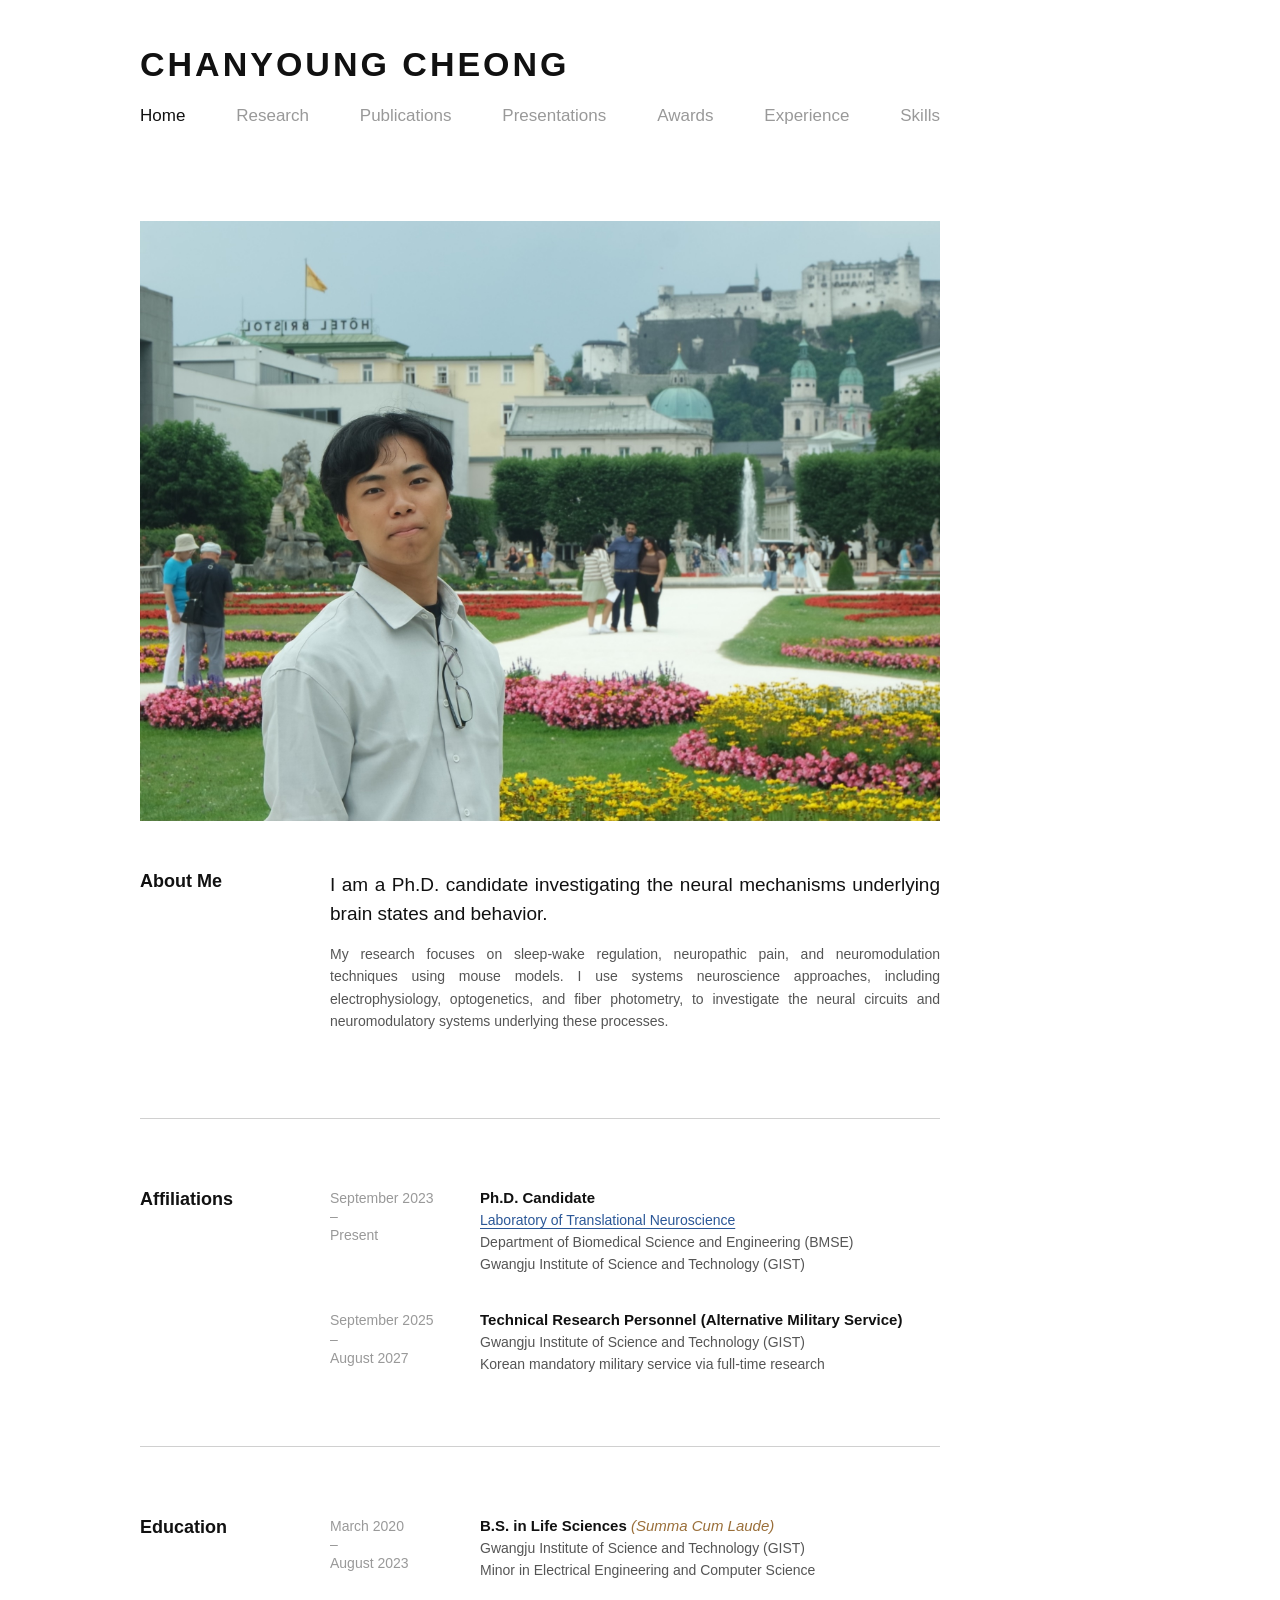
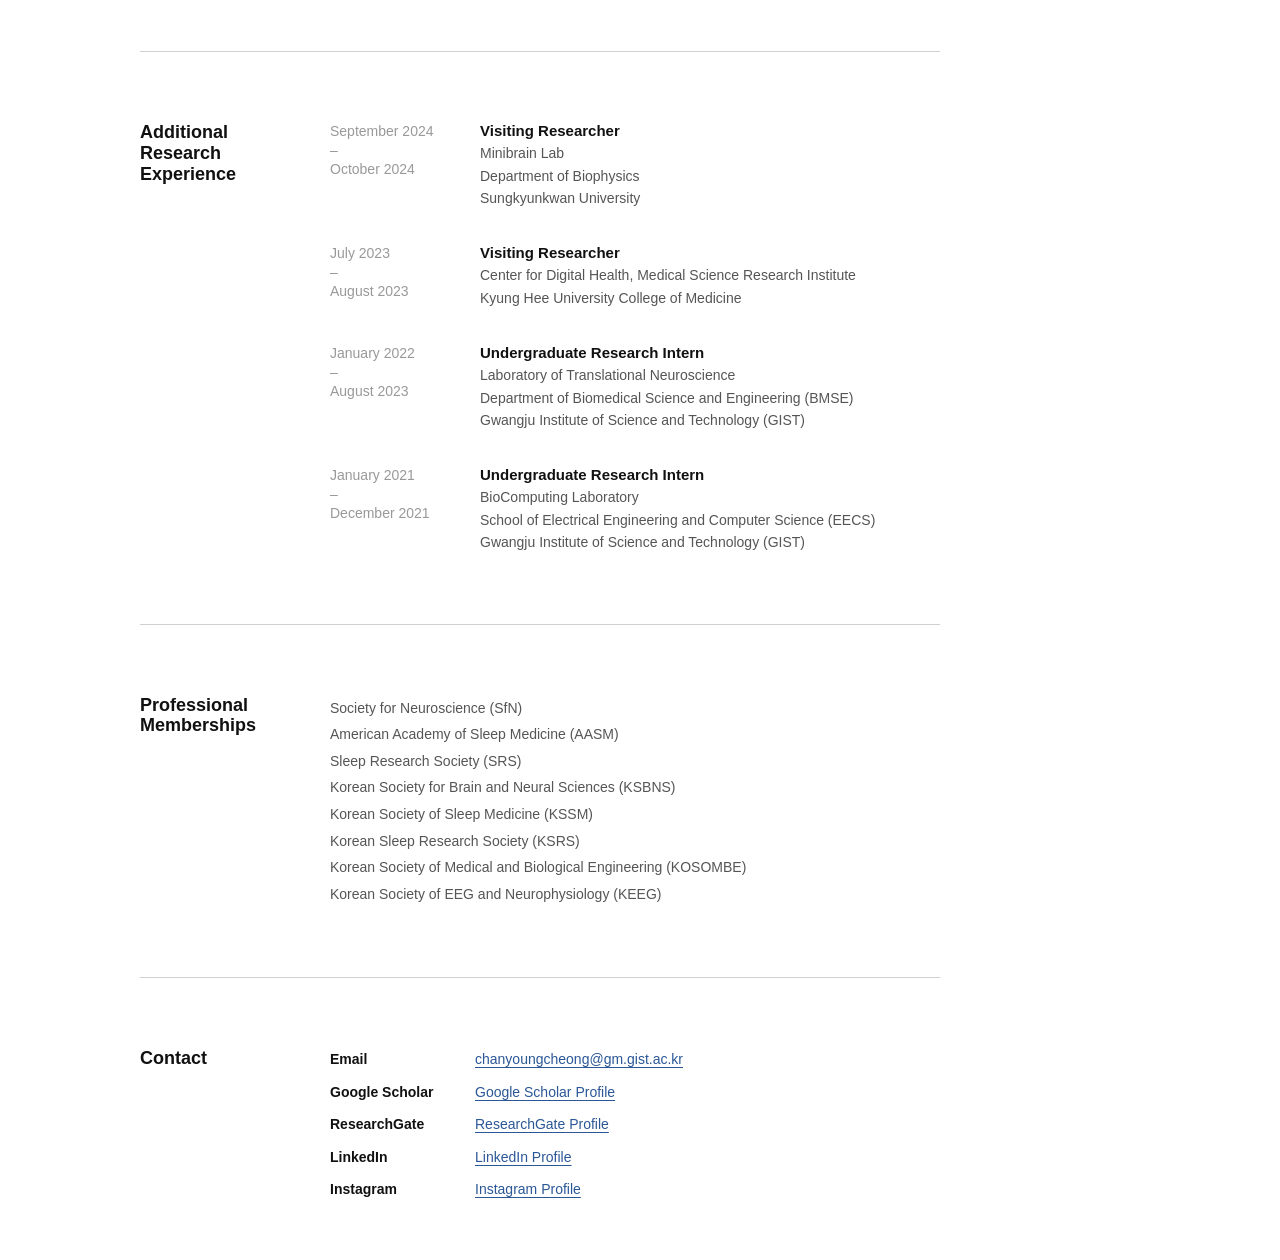
==== index.html @ 3238767c "Update stylesheet version and remove link text" ====
<!DOCTYPE html>
<html lang="en">

<head>
    <meta charset="UTF-8">
    <meta name="color-scheme" content="light">
    <meta name="viewport" content="width=device-width, initial-scale=1.0">

    <title>Chanyoung Cheong</title>

    <link rel="stylesheet" href="css/style.css?v=6">
</head>

<body>

    <!-- =========================
         Navigation
    ========================== -->
    <header class="site-header">

        <div class="navbar">

            <a href="index.html" class="site-name">
                CHANYOUNG CHEONG
            </a>

            <nav class="nav-links">
                <a href="index.html" class="active">Home</a>
                <a href="research.html">Research</a>
                <a href="publications.html">Publications</a>
                <a href="presentations.html">Presentations</a>
                <a href="awards.html">Awards</a>
                <a href="experience.html">Experience</a>
                <a href="skills.html">Skills</a>
            </nav>

        </div>

    </header>


    <main>

        <!-- =========================
             Hero
        ========================== -->
        <section class="hero">

            <div class="hero-image">
                <img src="images/profile.jpg" alt="Chanyoung Cheong">
            </div>

        </section>


        <!-- =========================
             About Me
        ========================== -->
        <section class="content-section about-section">

            <div class="section-grid">

                <div class="section-title">
                    <h2>About Me</h2>
                </div>

                <div class="section-content">

                    <p class="lead">
                        I am a Ph.D. candidate investigating the neural mechanisms
                        underlying brain states and behavior.
                    </p>

                    <p>
                        My research focuses on sleep-wake regulation, neuropathic pain,
                        and neuromodulation techniques using mouse models. I use systems
                        neuroscience approaches, including electrophysiology,
                        optogenetics, and fiber photometry, to investigate the neural
                        circuits and neuromodulatory systems underlying these processes.
                    </p>

                </div>

            </div>

        </section>


        <!-- =========================
             Affiliations
        ========================== -->
        <section class="content-section">

            <div class="section-grid">

                <div class="section-title">
                    <h2>Affiliations</h2>
                </div>

                <div class="section-content">

                    <div class="timeline-item">

                        <div class="timeline-year">
                                September 2023<br>
                                –<br>
                                Present
                        </div>

                        <div>
                            <h3>Ph.D. Candidate</h3>
                            <p>
                                <a
                                    href="https://sites.google.com/view/tneurolab/"
                                    target="_blank"
                                    rel="noopener noreferrer"
                                    class="plain-link"
                                >
                                    Laboratory of Translational Neuroscience
                                </a>
                            </p>
                            <p>Department of Biomedical Science and Engineering (BMSE)</p>
                            <p>Gwangju Institute of Science and Technology (GIST)</p>
                        </div>

                    </div>

                    <div class="timeline-item">
        
                        <div class="timeline-year">
                            September 2025<br>
                            –<br>
                            August 2027
                        </div>
        
                        <div>
                            <h3>Technical Research Personnel <span style="white-space: nowrap;">(Alternative Military Service)</span></h3>
                            <p>Gwangju Institute of Science and Technology (GIST)</p>
                            <p>Korean mandatory military service via full-time research</p>
                        </div>
        
                    </div>
        
                </div>
        
            </div>
        
        </section>

        <!-- =========================
             Education
        ========================== -->
        <section class="content-section">

            <div class="section-grid">

                <div class="section-title">
                    <h2>Education</h2>
                </div>

                <div class="section-content">

                    <div class="timeline-item">

                        <div class="timeline-year">
                            March 2020<br>
                            –<br>
                            August 2023
                        </div>

                        <div>

                            <h3>
                                B.S. in Life Sciences
                                <span class="education-honor">(Summa Cum Laude)</span>
                            </h3>

                            <p>Gwangju Institute of Science and Technology (GIST)</p>
                            <p>Minor in Electrical Engineering and Computer Science</p>
                            
                        </div>

                    </div>

                </div>

            </div>

        </section>

        <!-- =========================
            Additional Research Experience
        ========================== -->
        <section class="content-section">

            <div class="section-grid">

                <div class="section-title">
                    <h2>Additional Research Experience</h2>
                </div>

                <div class="section-content">

                    <div class="timeline-item">

                        <div class="timeline-year">
                            September 2024<br>
                            –<br>
                            October 2024
                        </div>

                        <div>
                            <h3>Visiting Researcher</h3>
                            <p>Minibrain Lab</p>
                            <p>Department of Biophysics</p>
                            <p>Sungkyunkwan University</p>
                        </div>

                    </div>

                    <div class="timeline-item">

                        <div class="timeline-year">
                            July 2023<br>
                            –<br>
                            August 2023
                        </div>

                        <div>
                            <h3>Visiting Researcher</h3>
                            <p>Center for Digital Health, Medical Science Research Institute</p>
                            <p>Kyung Hee University College of Medicine</p>
                        </div>

                    </div>

                    <div class="timeline-item">

                        <div class="timeline-year">
                            January 2022<br>
                            –<br>
                            August 2023
                        </div>

                        <div>
                            <h3>Undergraduate Research Intern</h3>
                            <p>Laboratory of Translational Neuroscience</p>
                            <p>Department of Biomedical Science and Engineering (BMSE)</p>
                            <p>Gwangju Institute of Science and Technology (GIST)</p>
                        </div>

                    </div>

                    <div class="timeline-item">

                        <div class="timeline-year">
                            January 2021<br>
                            –<br>
                            December 2021
                        </div>

                        <div>
                            <h3>Undergraduate Research Intern</h3>
                            <p>BioComputing Laboratory</p>
                            <p>School of Electrical Engineering and Computer Science (EECS)</p>
                            <p>Gwangju Institute of Science and Technology (GIST)</p>
                        </div>

                    </div>

                </div>

            </div>

        </section>



        <!-- =========================
             Professional Memberships
        ========================== -->
        <section class="content-section">

            <div class="section-grid">

                <div class="section-title">
                    <h2>Professional Memberships</h2>
                </div>

                <div class="section-content">
                    <p class="membership-list">
                        Society for Neuroscience (SfN)<br>
                        American Academy of Sleep Medicine (AASM)<br>
                        Sleep Research Society (SRS)<br>
                        Korean Society for Brain and Neural Sciences (KSBNS)<br>
                        Korean Society of Sleep Medicine (KSSM)<br>
                        Korean Sleep Research Society (KSRS)<br>
                        Korean Society of Medical and Biological Engineering (KOSOMBE)<br>
                        Korean Society of EEG and Neurophysiology (KEEG)
                    </p>
                </div>

            </div>

        </section>


        <!-- =========================
             Contact
        ========================== -->
        <section class="content-section contact-section" id="contact">

            <div class="section-grid">

                <div class="section-title">
                    <h2>Contact</h2>
                </div>

                <div class="section-content">

                    <div class="contact-list">
                    
                        <div class="contact-item">
                            <span class="contact-label">Email</span>
                            <a href="mailto:chanyoungcheong@gm.gist.ac.kr">
                                chanyoungcheong@gm.gist.ac.kr
                            </a>
                        </div>
                    
                        <div class="contact-item">
                            <span class="contact-label">Google Scholar</span>
                            <a href="https://scholar.google.com/citations?hl=ko&user=I4vNsVYAAAAJ"
                            target="_blank"
                            rel="noopener noreferrer">
                                Google Scholar Profile
                            </a>
                        </div>
                    
                        <div class="contact-item">
                            <span class="contact-label">ResearchGate</span>
                            <a href="https://www.researchgate.net/profile/Chanyoung-Cheong"
                            target="_blank"
                            rel="noopener noreferrer">
                                ResearchGate Profile
                            </a>
                        </div>
                    
                        <div class="contact-item">
                            <span class="contact-label">LinkedIn</span>
                            <a href="https://www.linkedin.com/in/chanyoung-cheong-6243a830a/"
                            target="_blank"
                            rel="noopener noreferrer">
                                LinkedIn Profile
                            </a>
                        </div>
                    
                        <div class="contact-item">
                            <span class="contact-label">Instagram</span>
                            <a href="https://www.instagram.com/chanyoung_0704/"
                            target="_blank"
                            rel="noopener noreferrer">
                                Instagram Profile
                            </a>
                        </div>
                    
                    </div>

                </div>

            </div>

        </section>

    </main>

</body>

</html>
---- css/style.css ----
/* =========================
   RESET
========================= */

* {
    margin: 0;
    padding: 0;
    box-sizing: border-box;
}

html {
    scroll-behavior: smooth;
    background-color: #fff;
    color-scheme: light;
}

body {
    font-family: Arial, Helvetica, sans-serif;
    color: #111;
    background-color: #fff;
}

a {
    color: inherit;
    text-decoration: none;
}


/* =========================
   GLOBAL VARIABLES
========================= */

:root {
    --page-width: 800px;
    --layout-width: 1000px;

    --desktop-side-gap: 40px;
    --tablet-side-gap: 25px;
    --mobile-side-gap: 20px;

    --divider: #d0d0d0;
    --text-gray: #555;
    --muted-gray: #999;
}


/* =========================
   SHARED PAGE ALIGNMENT

   Home / Research / Publications
   all use exactly the same
   left and right boundaries.
========================= */

.navbar,
.hero,
.content-section,
.research-section,
.research-category,
.publication-category,
.publication-year-section,
.manuscript-section {
    width: min(
        var(--page-width),
        calc(100% - 80px)
    );

    margin-left: max(
        var(--desktop-side-gap),
        calc((100% - var(--layout-width)) / 2)
    );

    margin-right: 0;
}


/* =========================
   HEADER
========================= */

.site-header {
    width: 100%;
}

.navbar {
    padding: 45px 0;

    display: flex;
    flex-direction: column;
    align-items: stretch;

    gap: 22px;
}

.site-name {
    font-size: 34px;
    font-weight: 700;
    letter-spacing: 3px;

    white-space: nowrap;

    align-self: flex-start;
}

.nav-links {
    width: 100%;

    display: flex;
    align-items: center;
    justify-content: space-between;

    gap: 18px;
}

.nav-links a {
    font-size: 17px;
    color: var(--muted-gray);

    transition: color 0.2s ease;
}

.nav-links a:hover,
.nav-links a.active {
    color: #111;
}


/* =========================
   HOME HERO
========================= */

.hero {
    margin-top: 50px;
}

.hero-image {
    width: 100%;
}

.hero-image img {
    width: 100%;
    height: auto;

    display: block;
}

.hero + .content-section {
    padding-top: 50px;
}


/* =========================
   HOME CONTENT
========================= */

.content-section {
    padding: 70px 0;

    border-bottom: 1px solid var(--divider);
}

.section-grid {
    display: grid;

    /*
       150px title
       40px gap
       remaining width = content
    */
    grid-template-columns: 150px minmax(0, 1fr);

    gap: 40px;
}

.section-title h2 {
    font-size: 18px;
    font-weight: 600;
    line-height: 1.15;
}

.section-content {
    width: 100%;
    min-width: 0;
}

.section-content p {
    margin-bottom: 15px;

    font-size: 14px;
    line-height: 1.6;

    color: var(--text-gray);
}

.section-content .lead {
    font-size: 19px;
    line-height: 1.5;

    color: #111;
}

.plain-link {
    color: inherit;
    text-decoration: none;
}

.plain-link:hover {
    text-decoration: underline;
}

/* =========================
   ABOUT
========================= */

.about-section .section-content p,
.about-section .section-content .lead {
    text-align: justify;
}


/* =========================
   TIMELINE
   Affiliations / Education /
   Research Experience
========================= */

.timeline-item {
    display: grid;

    grid-template-columns: 125px minmax(0, 1fr);

    gap: 25px;

    margin-bottom: 35px;
}

.timeline-item:last-child {
    margin-bottom: 0;
}

.timeline-year {
    font-size: 14px;
    line-height: 1.35;

    color: var(--muted-gray);

    white-space: nowrap;
}

.timeline-item h3 {
    font-size: 15px;
    font-weight: 600;

    margin-bottom: 3px;
}

.timeline-item p {
    margin: 0;
}

.education-detail {
    margin-top: 8px !important;

    color: #777 !important;
}

.education-honor {
    font-style: italic;
    font-weight: 500;
    color: #9a6f3a;
}

/* =========================
   PROFESSIONAL MEMBERSHIPS
========================= */

.membership-list {
    list-style: none;
    padding: 0;
    margin: 0;
}

.membership-list li {
    font-size: 15px;
    line-height: 1.6;

    color: #111;
}

.section-content .membership-list {
    list-style: none;
    padding: 0;
    margin: 0;
    line-height: 1.9;
    font-size: 14px;
}


/* =========================
   CONTACT
========================= */

.contact-section {
    border-bottom: none;
    padding-bottom: 60px;
}

.contact-list {
    display: flex;
    flex-direction: column;

    gap: 10px;
}

.contact-item {
    display: grid;

    grid-template-columns: 120px minmax(0, 1fr);

    gap: 25px;

    font-size: 14px;
    line-height: 1.6;
}

.contact-label {
    color: #111;
    font-weight: 600;
}

.contact-item a {
    color: var(--text-gray);
}

.contact-item a:hover {
    color: #111;

    text-decoration: underline;
}


/* =========================
   RESEARCH PAGE
========================= */

.research-page {
    padding-bottom: 120px;
}

.research-section {
    padding: 70px 0;

    border-bottom: 1px solid var(--divider);
}

.research-section:last-child {
    border-bottom: none;
}

.research-text {
    display: grid;

    /*
       150px title
       55px gap
       remaining width = body

       This keeps the right boundary
       fixed at exactly 800px.
    */
    grid-template-columns: 150px minmax(0, 1fr);

    gap: 55px;

    margin-bottom: 40px;
}

.research-description {
    width: 100%;
    min-width: 0;
}

.research-description p {
    margin-bottom: 14px;

    font-size: 14px;
    line-height: 1.7;

    color: var(--text-gray);

    text-align: justify;
}

.research-description p:last-child {
    margin-bottom: 0;
}

.research-image {
    width: 100%;
}

.research-image img {
    width: 100%;
    height: auto;

    display: block;
}


/* Optional placeholder
   for unfinished research figures
*/

.research-image-placeholder {
    width: 100%;
    aspect-ratio: 16 / 7;

    background: #eee;

    display: flex;
    align-items: center;
    justify-content: center;

    font-size: 14px;
    color: var(--muted-gray);
}


/* =========================
   RESEARCH CATEGORY HEADINGS
========================= */

.research-category {
    padding-top: 55px;
    padding-bottom: 10px;
}

.research-category h1 {
    font-size: 22px;
    font-weight: 600;

    line-height: 1.2;

    letter-spacing: 0.2px;
}

.previous-research-category {
    margin-top: 30px;

    padding-top: 55px;
}


/* =========================
   PUBLICATIONS PAGE
========================= */

.publications-page {
    padding-bottom: 120px;
}


/* =========================
   PUBLICATION CATEGORY
   Peer-Reviewed Articles /
   Conference Abstracts
========================= */

.publication-category {
    padding-top: 55px;
    padding-bottom: 20px;
}

.publication-category h1 {
    font-size: 22px;
    font-weight: 600;

    line-height: 1.2;
}

.publication-note {
    margin-top: 6px;
    margin-bottom: 0;
    font-size: 14px;
    color: var(--muted-gray);
}

/* =========================
   PUBLICATION YEAR
========================= */

.publication-year-section {
    display: grid;

    /*
       Same geometry as Research:

       150px year
       55px gap
       remaining width = citations
    */
    grid-template-columns: 150px minmax(0, 1fr);

    gap: 55px;

    padding: 35px 0;

    border-bottom: 1px solid var(--divider);
}

.publication-year-section:last-child {
    border-bottom: none;
}

.publication-year h2 {
    font-size: 18px;
    font-weight: 600;

    line-height: 1.15;
}


/* =========================
   PUBLICATION ENTRIES
========================= */

.publication-list {
    min-width: 0;

    display: flex;
    flex-direction: column;

    gap: 18px;
}

.publications-content .publication-list {
    gap: 24px;
}

.publication-item {
    font-size: 14px;
    line-height: 1.7;

    color: var(--text-gray);
}

.publication-item strong {
    font-weight: 700;
}

.publication-item em {
    color: #111;
}


/* DOI / external links */

.publication-item a {
    color: inherit;
}

.publication-item a:hover {
    color: #111;

    text-decoration: underline;
}


/* =========================
   MANUSCRIPT SECTION
   Currently unused,
   but retained for future use
========================= */

.manuscript-section {
    padding: 35px 0 70px;

    border-bottom: 1px solid var(--divider);
}

.restricted-access-link {
    display: inline-block;

    margin-top: 18px;

    font-size: 14px;
    font-weight: 600;

    border-bottom: 1px solid #111;
}


/* =========================
   TABLET
========================= */

@media (max-width: 900px) {

    /*
       All major page elements
       remain perfectly aligned.
    */

    .navbar,
    .hero,
    .content-section,
    .research-section,
    .research-category,
    .publication-category,
    .publication-year-section,
    .manuscript-section {
        width: calc(100% - 50px);

        margin-left: var(--tablet-side-gap);
        margin-right: 0;
    }


    .nav-links {
        flex-wrap: wrap;

        justify-content: flex-start;

        gap: 15px 22px;
    }

}


/* =========================
   MOBILE
========================= */

@media (max-width: 700px) {

    /*
       Shared mobile alignment
    */

    .navbar,
    .hero,
    .content-section,
    .research-section,
    .research-category,
    .publication-category,
    .publication-year-section,
    .manuscript-section {
        width: calc(100% - 40px);

        margin-left: var(--mobile-side-gap);
        margin-right: 0;
    }


    /* Header */

    .navbar {
        padding: 30px 0;

        gap: 18px;
    }

    .site-name {
        font-size: 24px;

        letter-spacing: 2px;
    }

    .nav-links {
        justify-content: flex-start;

        gap: 12px 18px;
    }

    .nav-links a {
        font-size: 13px;
    }


    /* Hero */

    .hero {
        margin-top: 30px;
    }


    /* Content */

    .content-section,
    .research-section {
        padding: 55px 0;
    }


    /* Home / Research grids */

    .section-grid,
    .research-text {
        grid-template-columns: 1fr;

        gap: 25px;
    }

    .research-text {
        margin-bottom: 30px;
    }


    /* Timeline */

    .timeline-item {
        grid-template-columns: 1fr;

        gap: 8px;
    }

    .timeline-year {
        white-space: normal;
    }


    /* Text alignment */

    .about-section .section-content p,
    .about-section .section-content .lead,
    .research-description p {
        text-align: left;
    }


    /* Contact */

    .contact-item {
        grid-template-columns: 1fr;

        gap: 2px;
    }


    /* Research */

    .research-category h1 {
        font-size: 20px;
    }

    .research-image-placeholder {
        aspect-ratio: 4 / 3;
    }


    /* Publications */

    .publication-category h1 {
        font-size: 20px;
    }

    .publication-year-section {
        grid-template-columns: 1fr;

        gap: 18px;

        padding: 30px 0;
    }

}

/* =========================
   AWARDS
========================= */

.award-list {
    display: flex;
    flex-direction: column;
    gap: 30px;
}

.awards-page .content-section:last-child {
    border-bottom: none;
}

.award-item h3 {
    font-size: 15px;
    font-weight: 600;
    line-height: 1.4;

    margin-bottom: 4px;
}

.award-item p {
    margin: 0;

    font-size: 14px;
    line-height: 1.6;

    color: var(--text-gray);
}

.award-date {
    margin-top: 5px !important;

    color: var(--muted-gray) !important;
}

/* =========================
   SKILLS
========================= */

.skills-presentation-list {
    list-style: none;
    margin: 0;
    padding: 0;

    font-size: 14px;
    line-height: 1.7;

    color: var(--text-gray);
}

.skills-presentation-list li {
    margin-bottom: 18px;
}

.skills-presentation-list li:last-child {
    margin-bottom: 0;
}

.skills-presentation-list strong {
    font-weight: 600;
    color: #111;
}

/* =========================
   PRESENTATIONS
========================= */

.presentation-date {
    margin-top: 4px;
    color: var(--muted-gray);
}

.presentation-item .publication-item {
    margin: 0;
    font-size: 15px;
    line-height: 1.6;
}

.presentation-date {
    margin: 4px 0 0;
    font-size: 14px;
    line-height: 1.5;
    color: var(--muted-gray);
}


/* =========================
   Link style
========================= */
main a[href] {
    color: #2b5797;
    text-decoration: underline;
    text-underline-offset: 3px;
    text-decoration-thickness: 1px;
}

main a[href]:hover {
    color: #1a3a6b;
}
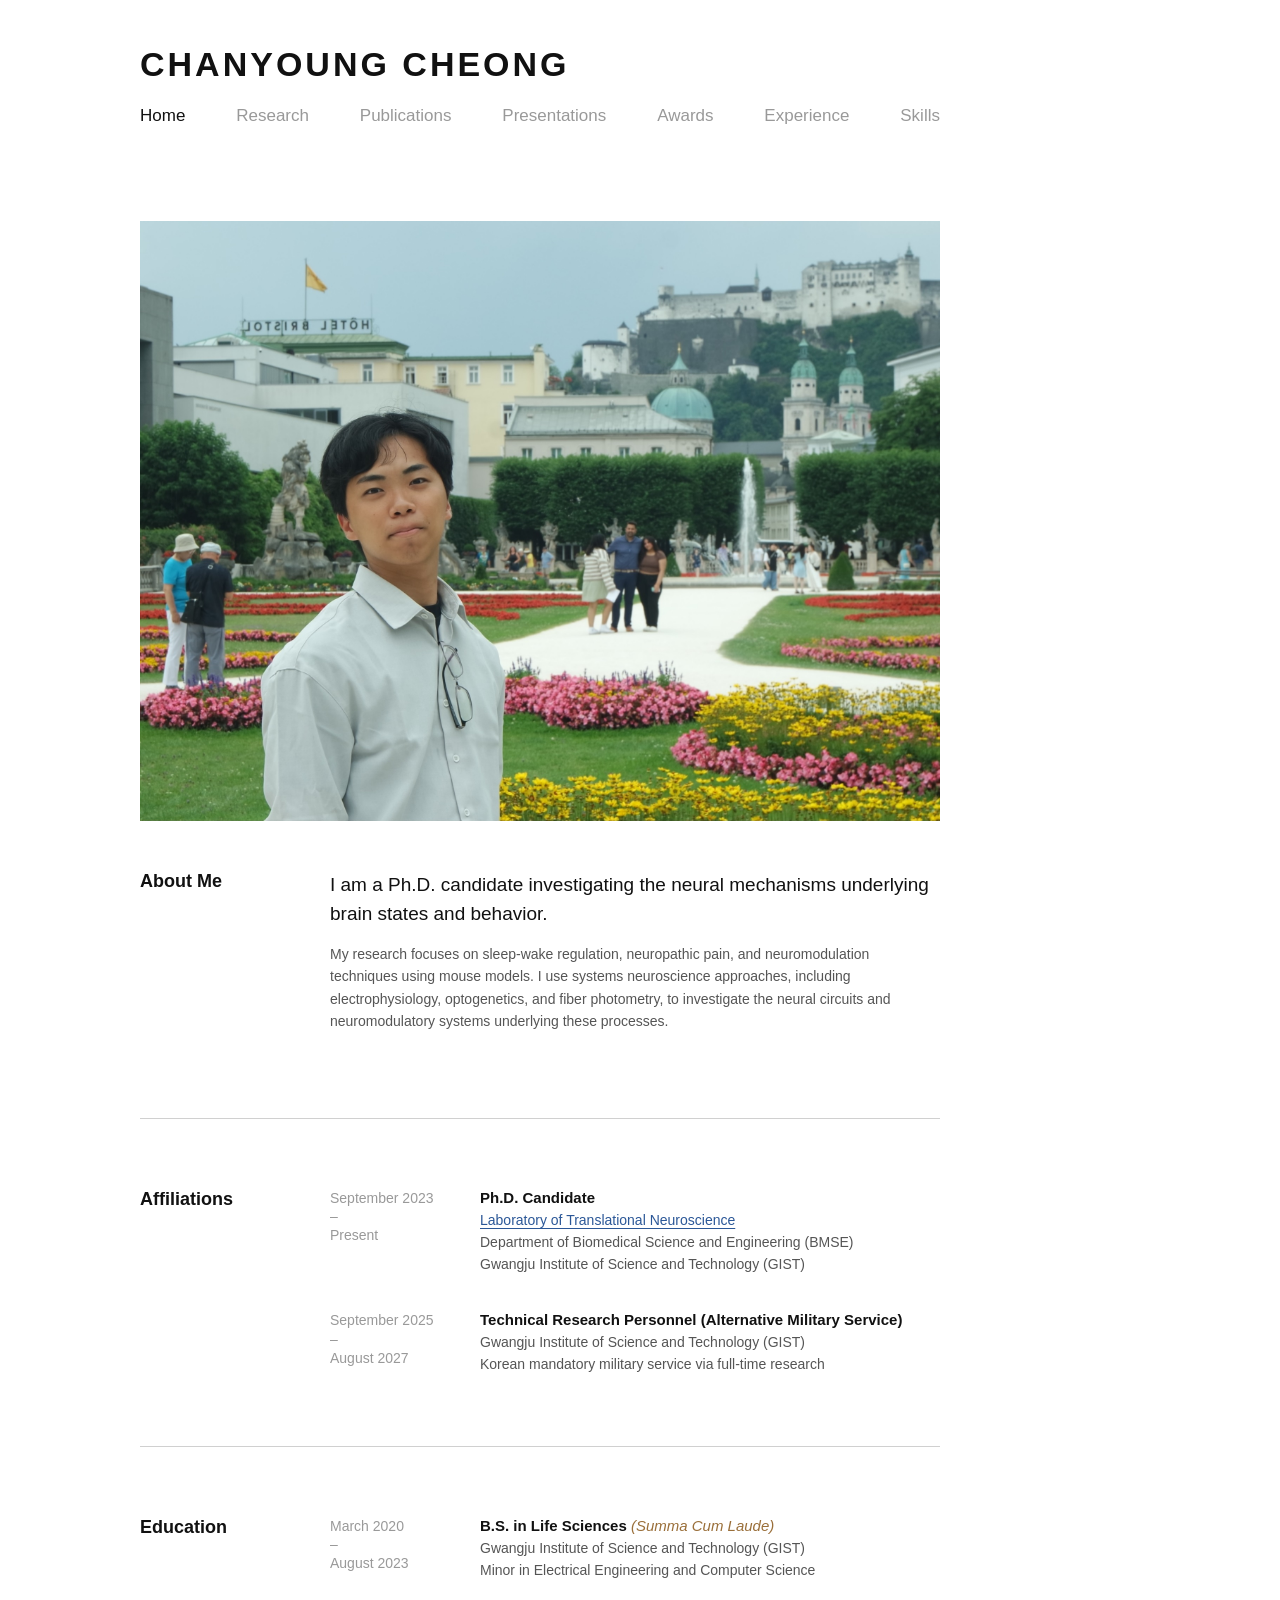
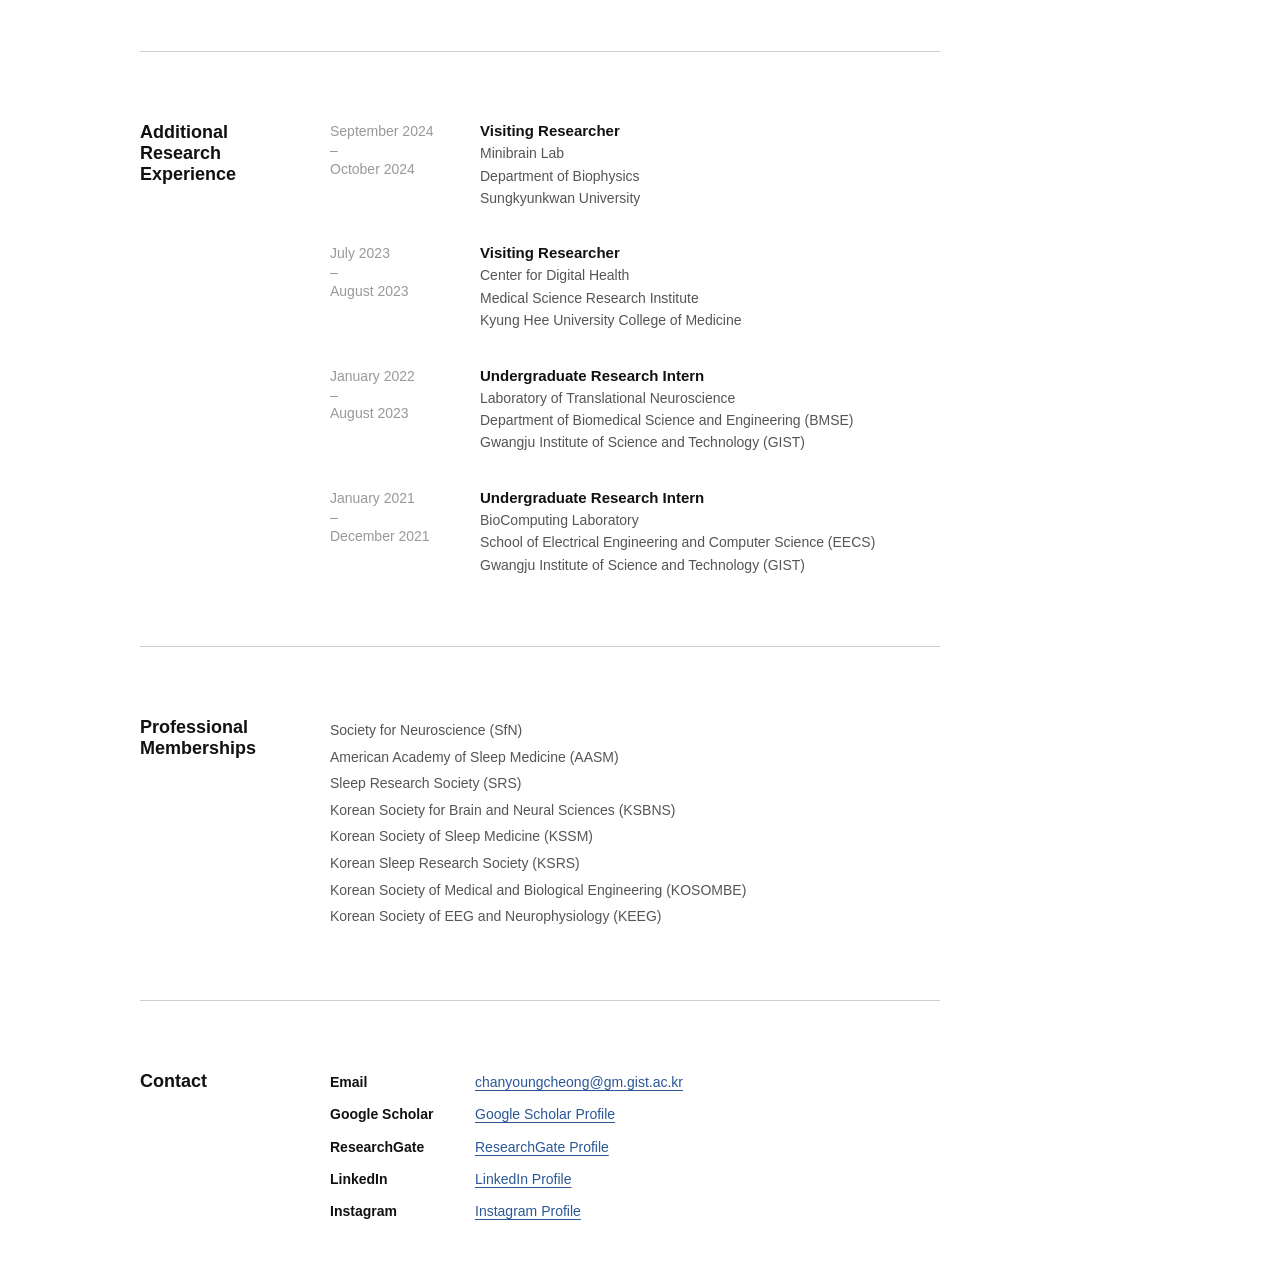
==== commit dc4f70a3: "Separate visiting researcher affiliation into two lines Split the paragraph into two separate lines " ====
--- a/index.html
+++ b/index.html
@@ -228,7 +228,8 @@
 
                         <div>
                             <h3>Visiting Researcher</h3>
-                            <p>Center for Digital Health, Medical Science Research Institute</p>
+                            <p>Center for Digital Health</p>
+                            <p>Medical Science Research Institute</p>
                             <p>Kyung Hee University College of Medicine</p>
                         </div>
 
--- a/css/style.css
+++ b/css/style.css
@@ -210,12 +210,12 @@
 
 /* =========================
    ABOUT
-========================= */
+========================= 
 
 .about-section .section-content p,
 .about-section .section-content .lead {
     text-align: justify;
-}
+} */
 
 
 /* =========================
@@ -388,7 +388,7 @@
 
     color: var(--text-gray);
 
-    text-align: justify;
+/*    text-align: justify; */
 }
 
 .research-description p:last-child {
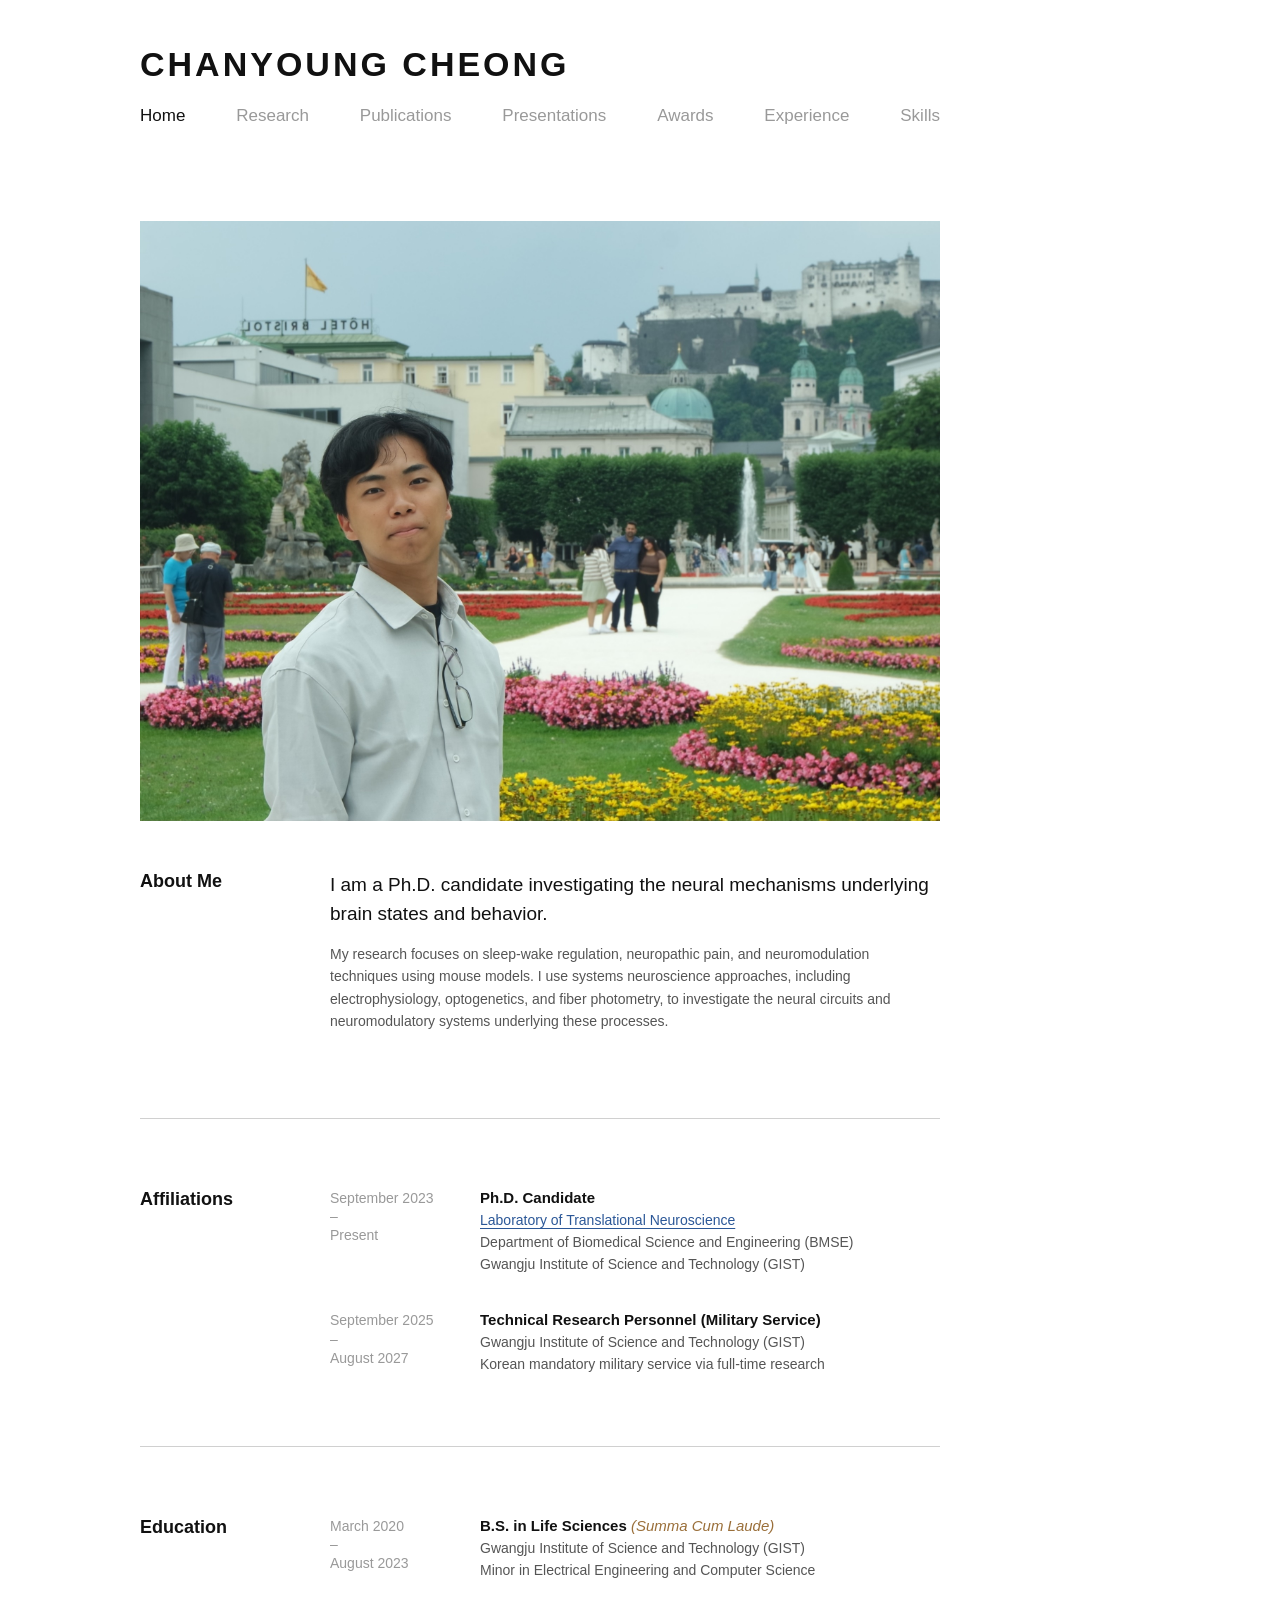
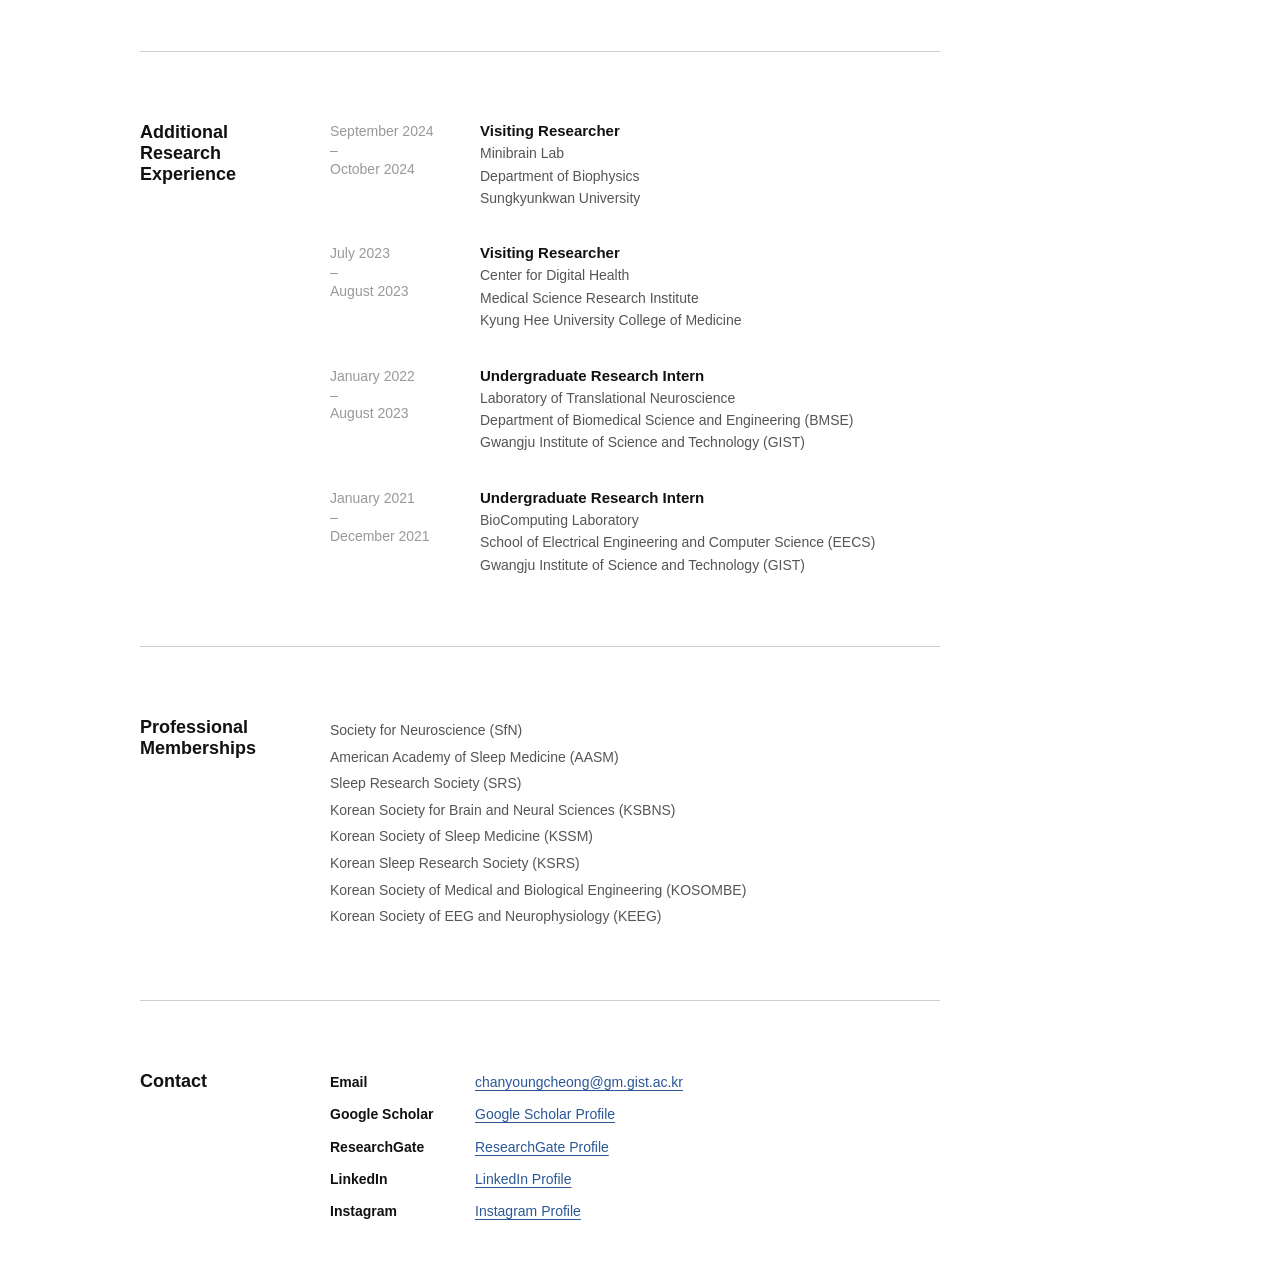
==== commit dec938ed: "Update military service label in index.html" ====
--- a/index.html
+++ b/index.html
@@ -68,7 +68,7 @@
 
                     <p class="lead">
                         I am a Ph.D. candidate investigating the neural mechanisms
-                        underlying brain states and behavior.
+                        underlying brain states and&nbsp;behavior.
                     </p>
 
                     <p>
@@ -76,7 +76,7 @@
                         and neuromodulation techniques using mouse models. I use systems
                         neuroscience approaches, including electrophysiology,
                         optogenetics, and fiber photometry, to investigate the neural
-                        circuits and neuromodulatory systems underlying these processes.
+                        circuits and neuromodulatory systems underlying these&nbsp;processes.
                     </p>
 
                 </div>
@@ -119,8 +119,8 @@
                                     Laboratory of Translational Neuroscience
                                 </a>
                             </p>
-                            <p>Department of Biomedical Science and Engineering (BMSE)</p>
-                            <p>Gwangju Institute of Science and Technology (GIST)</p>
+                            <p>Department of Biomedical Science and Engineering&nbsp;(BMSE)</p>
+                            <p>Gwangju Institute of Science and Technology&nbsp;(GIST)</p>
                         </div>
 
                     </div>
@@ -134,9 +134,9 @@
                         </div>
         
                         <div>
-                            <h3>Technical Research Personnel <span style="white-space: nowrap;">(Alternative Military Service)</span></h3>
-                            <p>Gwangju Institute of Science and Technology (GIST)</p>
-                            <p>Korean mandatory military service via full-time research</p>
+                            <h3>Technical Research Personnel <span style="white-space: nowrap;">(Military Service)</span></h3>
+                            <p>Gwangju Institute of Science and Technology&nbsp;(GIST)</p>
+                            <p>Korean mandatory military service via full-time&nbsp;research</p>
                         </div>
         
                     </div>
@@ -175,8 +175,8 @@
                                 <span class="education-honor">(Summa Cum Laude)</span>
                             </h3>
 
-                            <p>Gwangju Institute of Science and Technology (GIST)</p>
-                            <p>Minor in Electrical Engineering and Computer Science</p>
+                            <p>Gwangju Institute of Science and Technology&nbsp;(GIST)</p>
+                            <p>Minor in Electrical Engineering and Computer&nbsp;Science</p>
                             
                         </div>
 
@@ -246,8 +246,8 @@
                         <div>
                             <h3>Undergraduate Research Intern</h3>
                             <p>Laboratory of Translational Neuroscience</p>
-                            <p>Department of Biomedical Science and Engineering (BMSE)</p>
-                            <p>Gwangju Institute of Science and Technology (GIST)</p>
+                            <p>Department of Biomedical Science and Engineering&nbsp;(BMSE)</p>
+                            <p>Gwangju Institute of Science and Technology&nbsp;(GIST)</p>
                         </div>
 
                     </div>
@@ -263,8 +263,8 @@
                         <div>
                             <h3>Undergraduate Research Intern</h3>
                             <p>BioComputing Laboratory</p>
-                            <p>School of Electrical Engineering and Computer Science (EECS)</p>
-                            <p>Gwangju Institute of Science and Technology (GIST)</p>
+                            <p>School of Electrical Engineering and Computer Science&nbsp;(EECS)</p>
+                            <p>Gwangju Institute of Science and Technology&nbsp;(GIST)</p>
                         </div>
 
                     </div>
@@ -290,14 +290,14 @@
 
                 <div class="section-content">
                     <p class="membership-list">
-                        Society for Neuroscience (SfN)<br>
-                        American Academy of Sleep Medicine (AASM)<br>
-                        Sleep Research Society (SRS)<br>
-                        Korean Society for Brain and Neural Sciences (KSBNS)<br>
-                        Korean Society of Sleep Medicine (KSSM)<br>
-                        Korean Sleep Research Society (KSRS)<br>
-                        Korean Society of Medical and Biological Engineering (KOSOMBE)<br>
-                        Korean Society of EEG and Neurophysiology (KEEG)
+                        Society for Neuroscience&nbsp;(SfN)<br>
+                        American Academy of Sleep Medicine&nbsp;(AASM)<br>
+                        Sleep Research Society&nbsp;(SRS)<br>
+                        Korean Society for Brain and Neural Sciences&nbsp;(KSBNS)<br>
+                        Korean Society of Sleep Medicine&nbsp;(KSSM)<br>
+                        Korean Sleep Research Society&nbsp;(KSRS)<br>
+                        Korean Society of Medical and Biological Engineering&nbsp;(KOSOMBE)<br>
+                        Korean Society of EEG and Neurophysiology&nbsp;(KEEG)
                     </p>
                 </div>
 
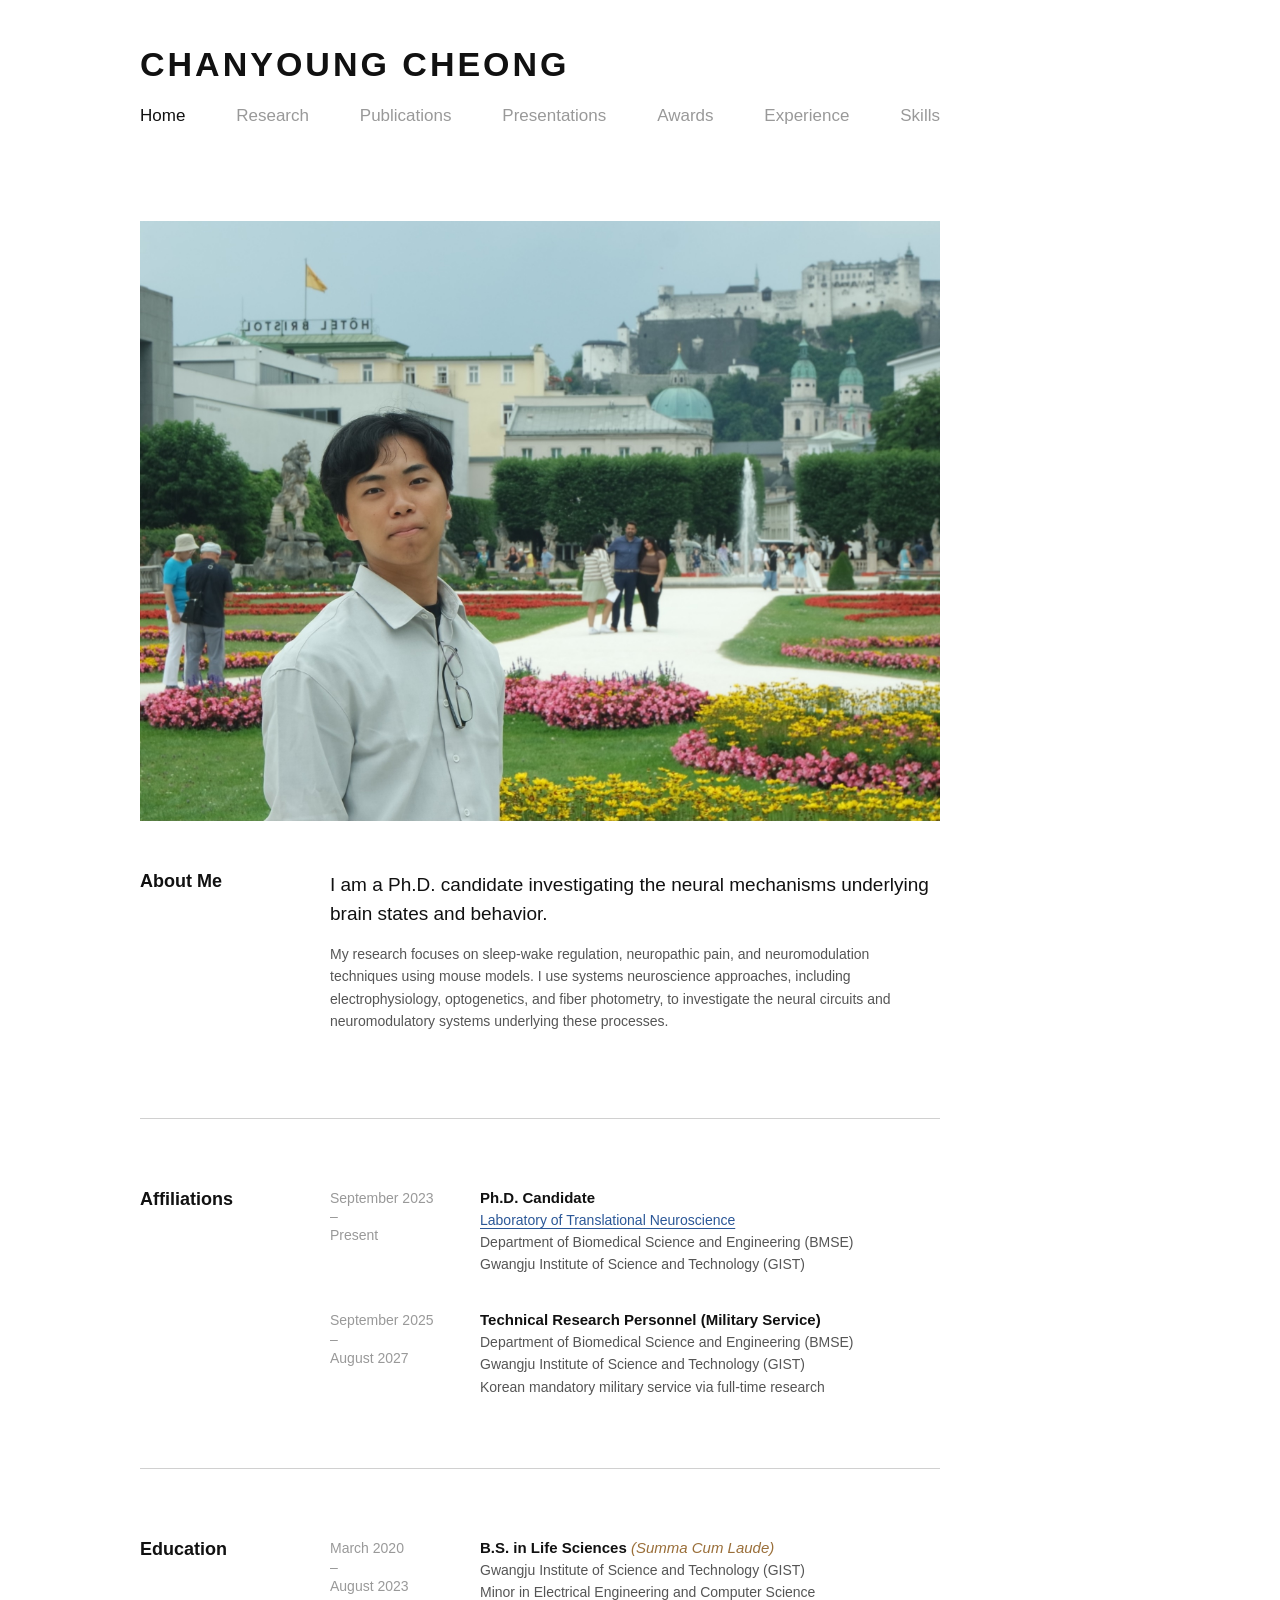
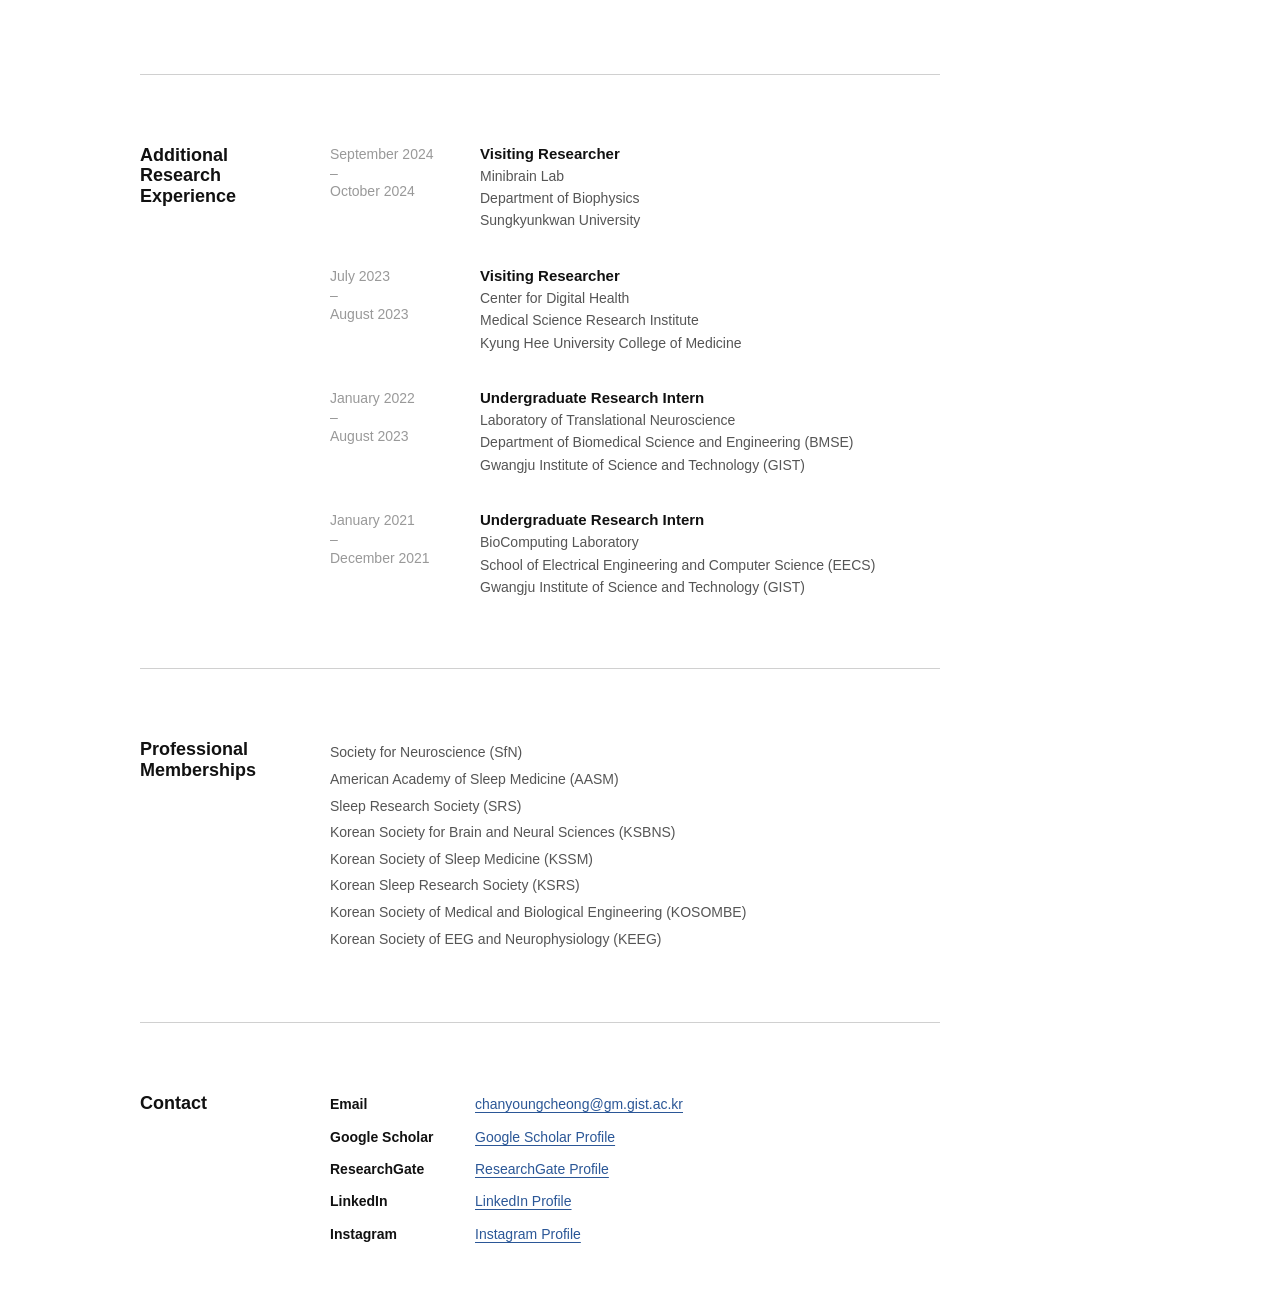
==== commit f8acf6df: "Add department information for technical research personnel" ====
--- a/index.html
+++ b/index.html
@@ -135,6 +135,7 @@
         
                         <div>
                             <h3>Technical Research Personnel <span style="white-space: nowrap;">(Military Service)</span></h3>
+                            <p>Department of Biomedical Science and Engineering&nbsp;(BMSE)</p>
                             <p>Gwangju Institute of Science and Technology&nbsp;(GIST)</p>
                             <p>Korean mandatory military service via full-time&nbsp;research</p>
                         </div>
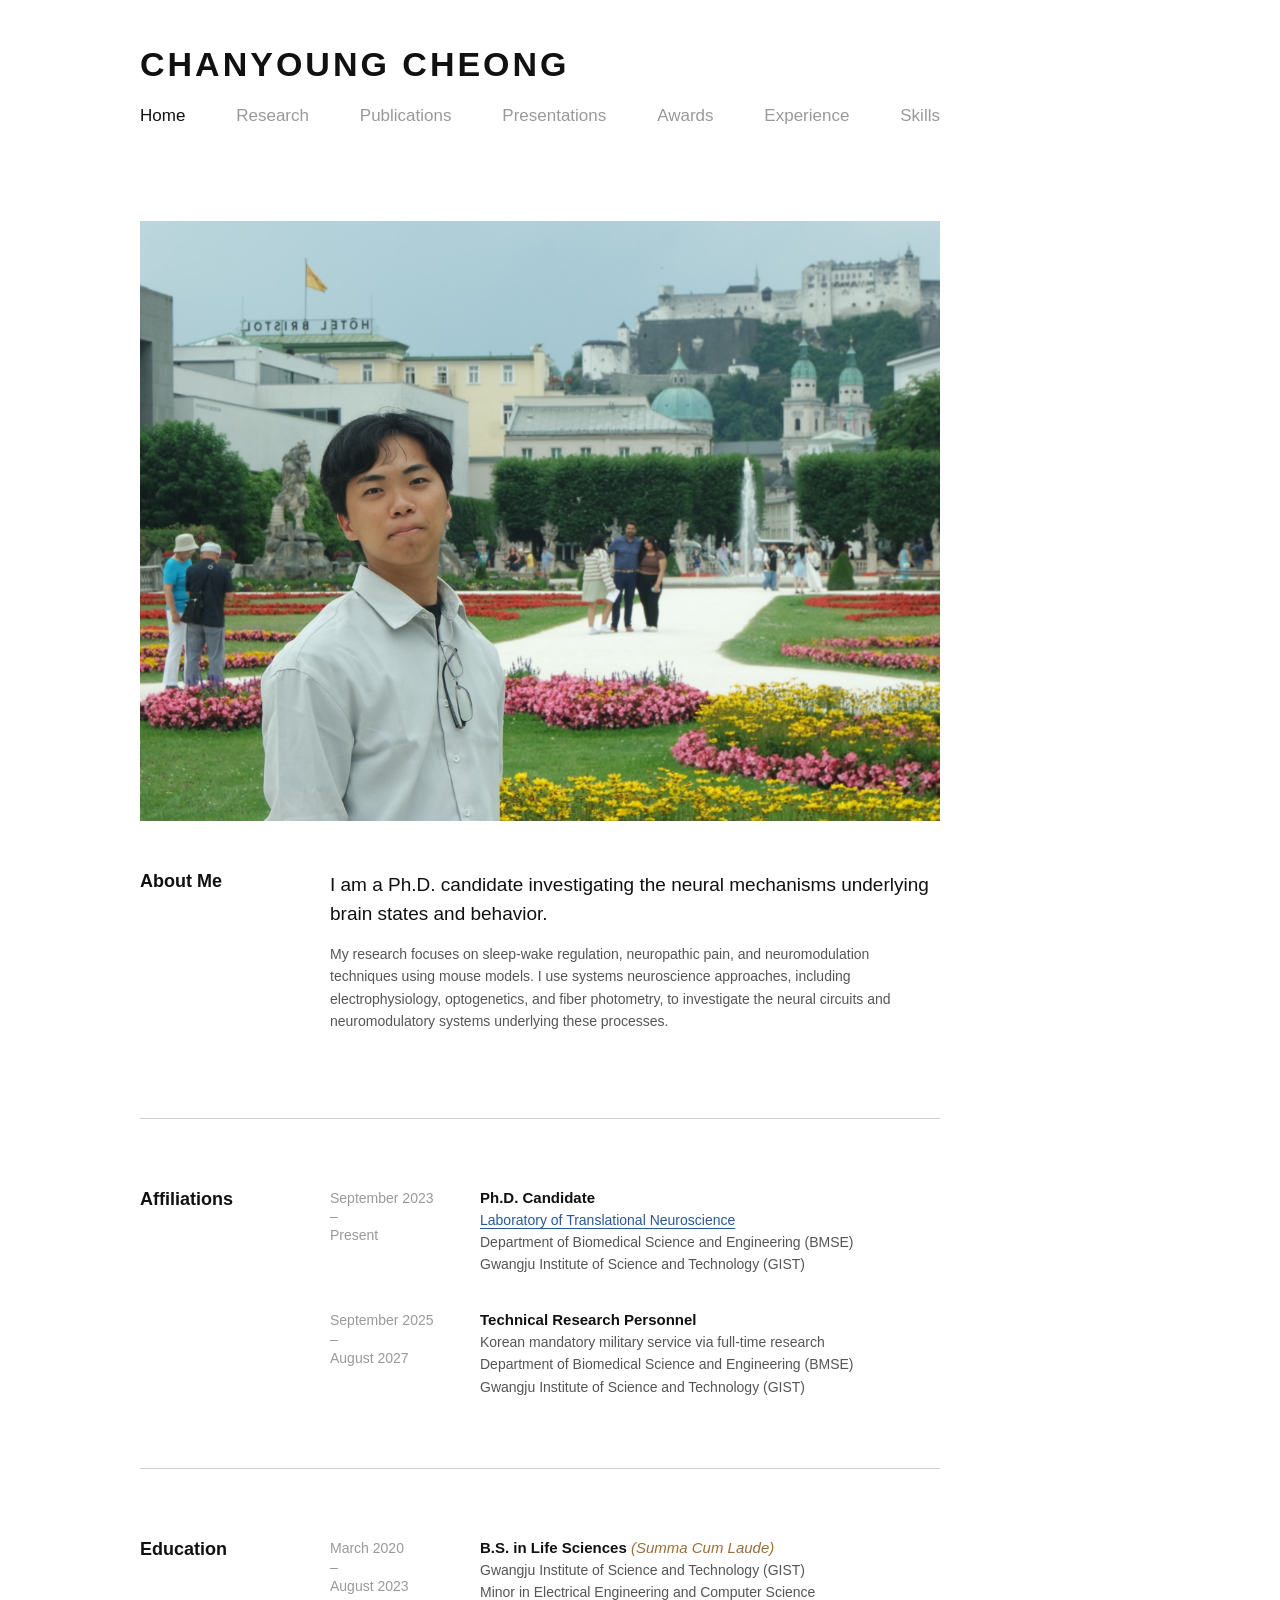
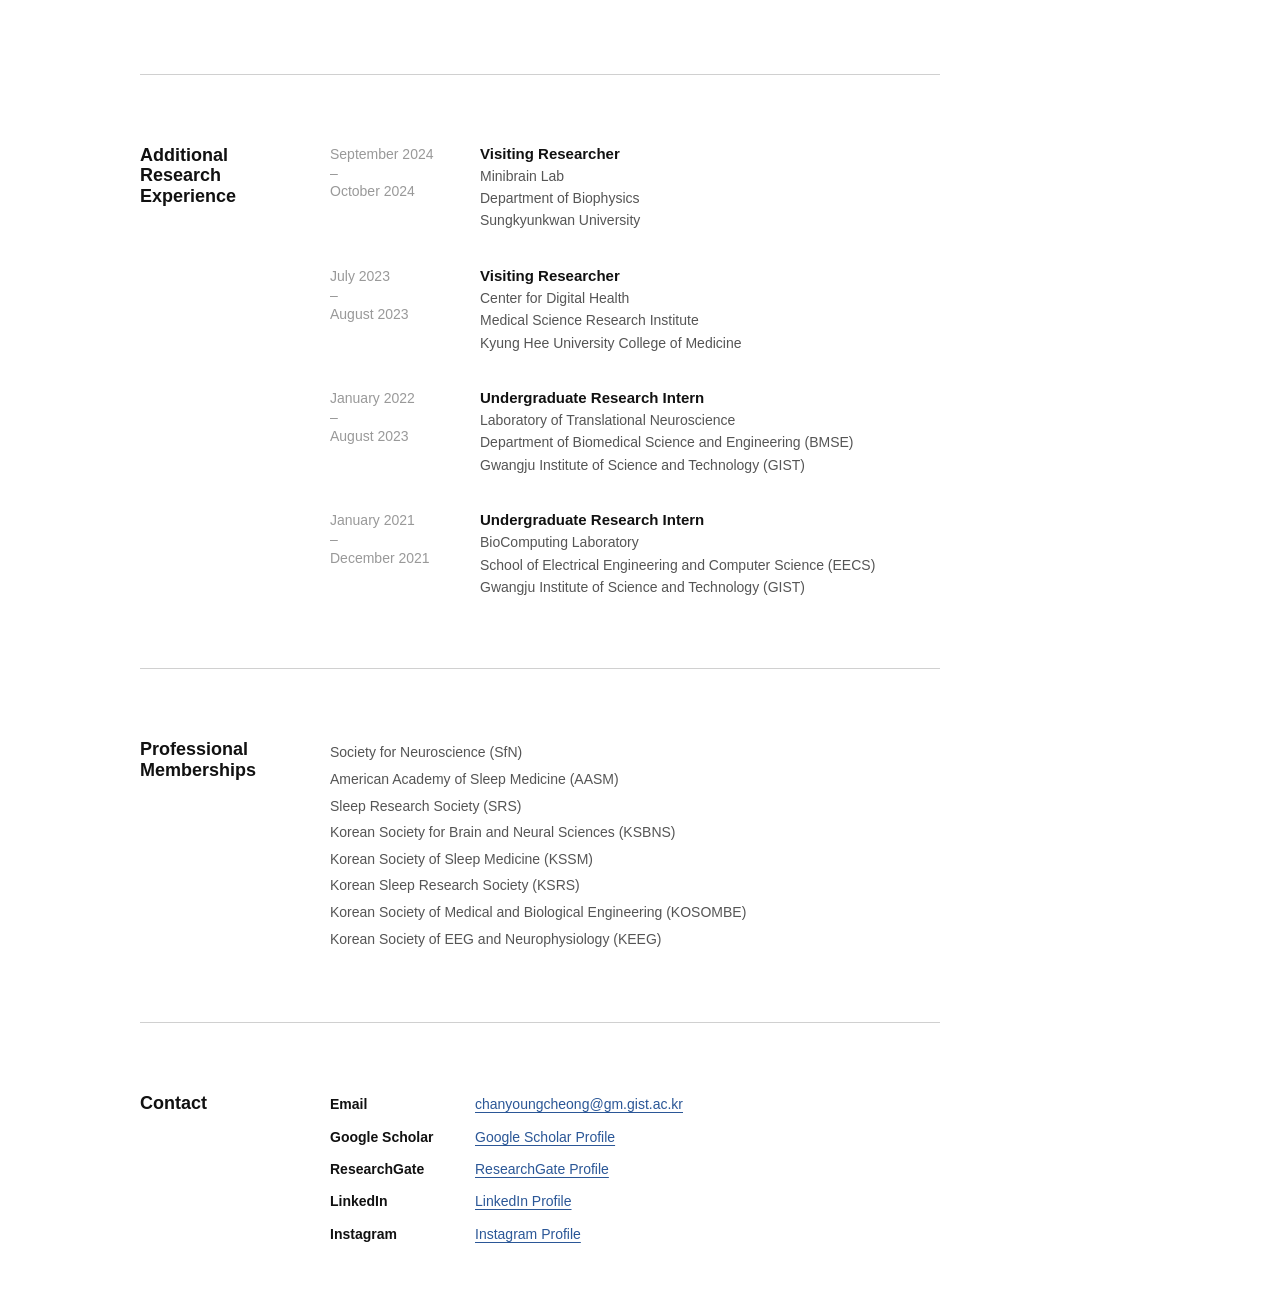
==== commit 42499cdc: "Refactor Technical Research Personnel section Removed redundant heading and adjusted paragraph struc" ====
--- a/index.html
+++ b/index.html
@@ -134,10 +134,10 @@
                         </div>
         
                         <div>
-                            <h3>Technical Research Personnel <span style="white-space: nowrap;">(Military Service)</span></h3>
+                            <h3>Technical Research Personnel</h3>
+                            <p>Korean mandatory military service via full-time&nbsp;research</p>
                             <p>Department of Biomedical Science and Engineering&nbsp;(BMSE)</p>
                             <p>Gwangju Institute of Science and Technology&nbsp;(GIST)</p>
-                            <p>Korean mandatory military service via full-time&nbsp;research</p>
                         </div>
         
                     </div>
